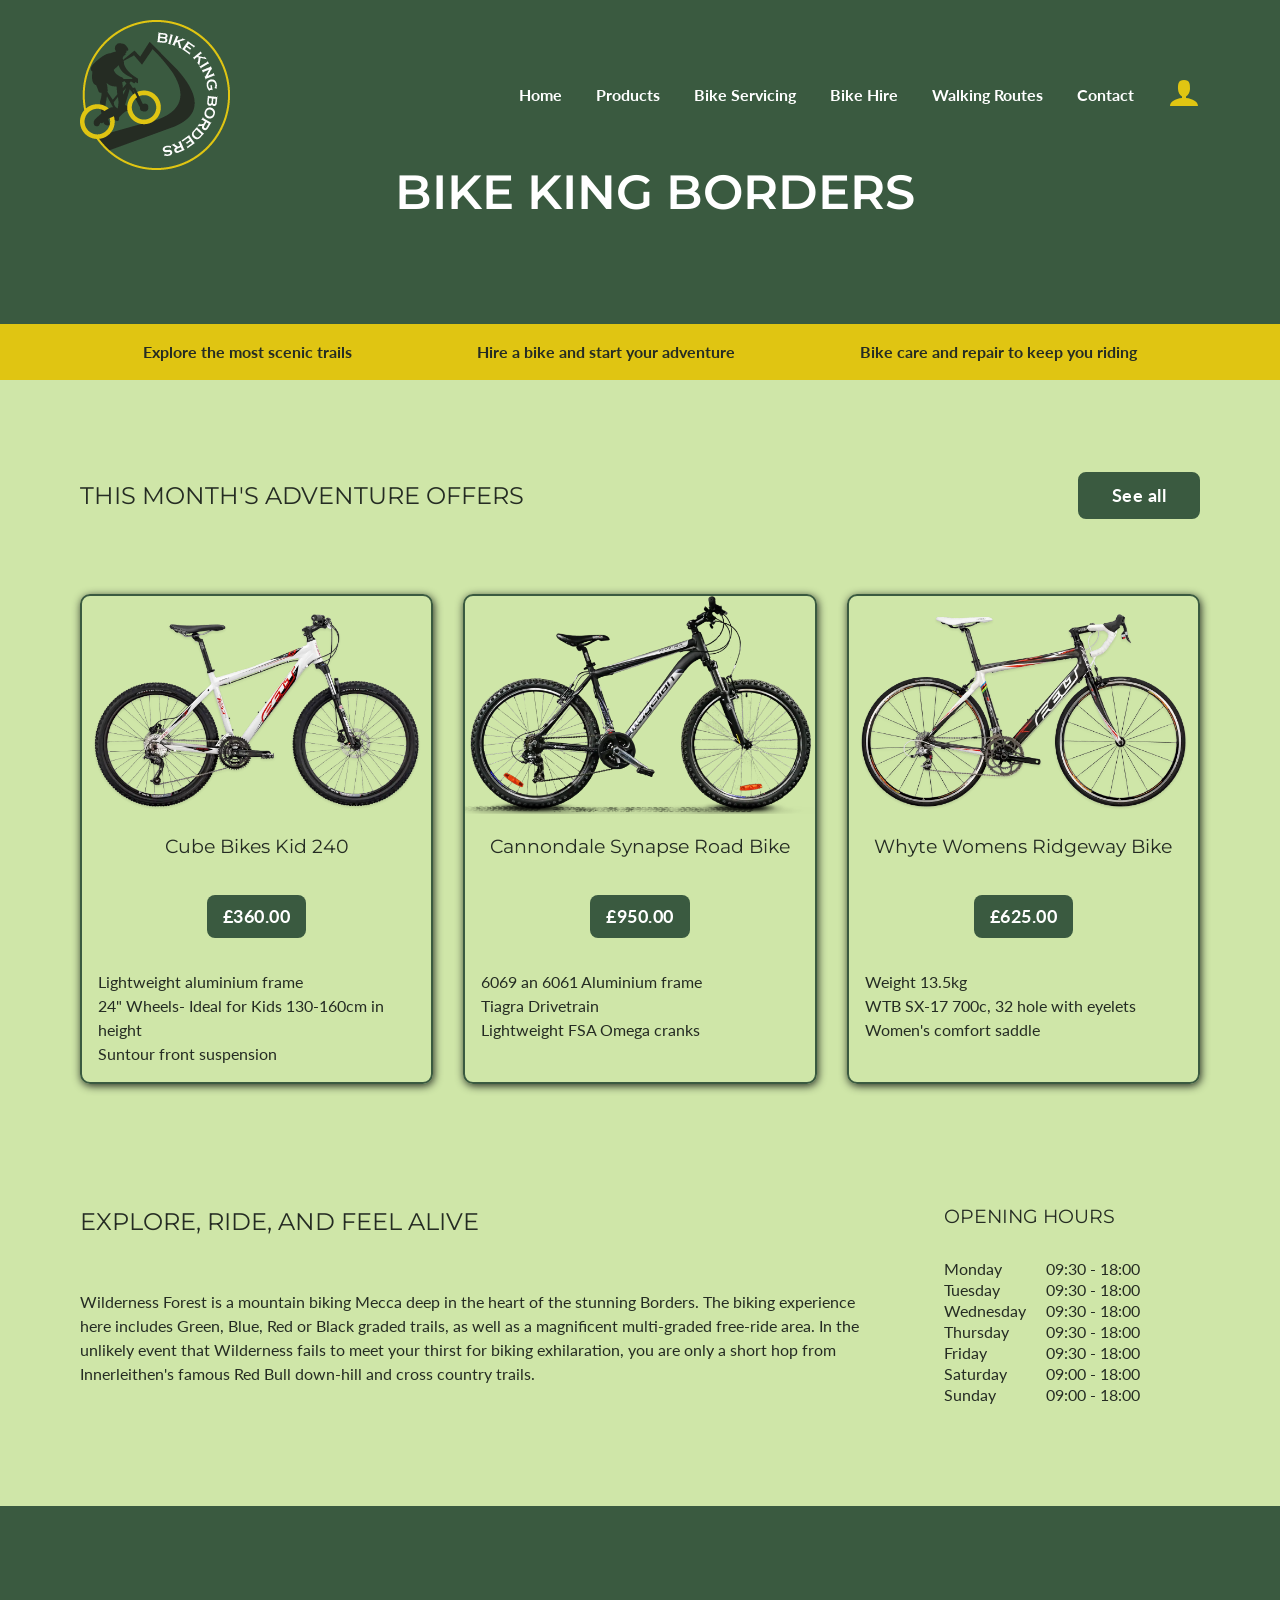
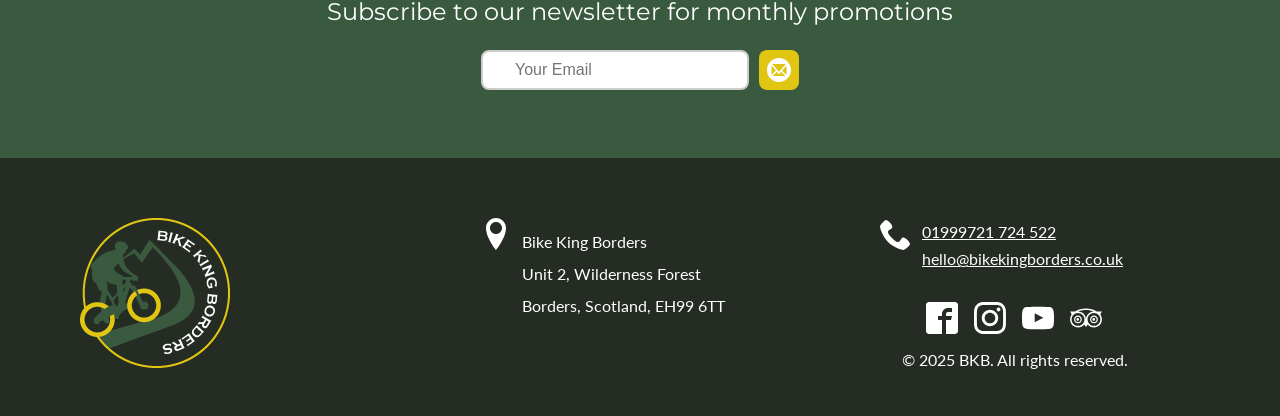
==== index.html @ b2617fbf "opt" ====
<!DOCTYPE html>
<html lang="en">

<head>
    <meta charset="UTF-8">
    <!-- SEO description for search engines -->
    <meta name="description"
        content="Bike King Borders — quality bicycles, accessories, service, 
        and bike hire. Visit us in-store for expert help and great prices">
    <meta name="viewport" content="width=device-width, initial-scale=1.0">
    <meta name="keywords"
        content="Bike King Borders, bike shop Scotland, bike rental Borders, mountain bikes Scotland, cycling shop Tweed Valley">
    <title>Home | Bike King Borders</title>
    <!-- Google Fonts import -->
    <link
        href="https://fonts.googleapis.com/css2?family=Alata&family=Josefin+Sans:ital,wght@0,100..700;1,100..700&family=Lato:ital,wght@0,100;0,300;0,400;0,700;0,900;1,100;1,300;1,400;1,700;1,900&family=Montserrat:ital,wght@0,100..900;1,100..900&family=Nunito+Sans:ital,opsz,wght@0,6..12,200..1000;1,6..12,200..1000&family=Roboto:ital,wght@0,100..900;1,100..900&display=swap"
        rel="stylesheet">
    <link rel="icon" type="image/png" href="./images/favicon.png">
    <!-- Main CSS file -->
    <link rel="stylesheet" href="./styles.css">
</head>

<body>
    <!--  Header -->
    <header>
        <div class="container">
            <div class="header-container">
                <!-- Navigation Menu -->
                <nav class="header-nav">
                    <!-- Logo linking to homepage -->
                    <a href="index.html">
                        <img src="./images/logo1.png" alt="logo" width="150" height="150">
                    </a>
                    <!-- Navigation links -->
                    <ul class="header-menu">
                        <li><a class="nav-menu" href="index.html">Home</a></li>
                        <li><a class="nav-menu" href="products.html">Products</a></li>
                        <li><a class="nav-menu" href="servicing.html">Bike Servicing</a></li>
                        <li><a class="nav-menu" href="hire.html">Bike Hire</a></li>
                        <!-- Dropdown Menu -->
                        <li class="dropdown"><a class="nav-menu" href="routes.html">Walking Routes</a>
                            <ul class="dropdown-menu">
                                <li><a href="routes.html#droncar">Droncar</a></li>
                                <li><a href="routes.html#muirdac">Muirdac</a></li>
                                <li><a href="routes.html#leethorn">Leethorn</a></li>
                                <li><a href="routes.html#airy">Airy</a></li>
                            </ul>
                        </li>
                        <li><a class="nav-menu" href="contact.html">Contact</a></li>
                        <li>
                            <!-- User account button with icon -->
                            <button aria-label="User account" class="nav-icon-btn">
                                <svg class="nav-icon" width="32" height="32">
                                    <use href="./images/icons.svg#icon-user"></use>
                                </svg>
                            </button>
                        </li>
                    </ul>
                </nav>
                <!-- Mobile burger menu button -->
                <button class="header-burger" type="button" aria-label="Open menu">
                    <svg width="24" height="24">
                        <use href="./images/icons.svg#icon-menu"></use>
                    </svg>
                </button>
            </div>
        </div>
    </header>
    <main>
        <!-- Hero banner section and title -->
        <section class="hero-section">
            <div class="container">
                <div class="title-container">
                    <h1 class="hero-title">Bike King Borders</h1>
                </div>
            </div>
        </section>
        <!-- Short list of advantages -->
        <section class="advantages-section">
            <div class="container">
                <h2 class="visually-hidden">Advantages</h2>
                <ul class="advantages-list">
                    <li>Explore the most scenic trails</li>
                    <li>Hire a bike and start your adventure</li>
                    <li>Bike care and repair to keep you riding</li>
                </ul>
            </div>
        </section>
        <!-- Section title + desktop button linking to products page -->
        <section class="section">
            <div class="container">
                <div class="button-container">
                    <h2 class="section-title">This month's adventure offers</h2>
                    <a class="btn-desktop" href="./products.html">See all</a>
                </div>
            </div>
        </section>
        <!-- Featured product cards section -->
        <section class="section">
            <div class="container">
                <h2 class="visually-hidden">Photos</h2>
                <ul class="creations-grid">
                    <!-- Product Card 1 -->
                    <li class="creation-card">
                        <article class="format-card">
                            <!-- Responsive image (mobile vs desktop) -->
                            <picture>
                                <source srcset="./images/mobile/3web.webp" media="(max-width: 768px)">
                                <img class="format-image" src="./images/desctop/3web.webp" alt="Offer1" width="1280"
                                    height="800">
                            </picture>
                            <div class="card-header">
                                <h3 class="name-item">Cube Bikes Kid 240</h3>
                                <p class="price"><span>£360.00</span></p>
                            </div>
                            <ul class="text-item">
                                <li>Lightweight aluminium frame</li>
                                <li>24" Wheels- Ideal for Kids 130-160cm in height</li>
                                <li>Suntour front suspension</li>
                            </ul>
                        </article>
                    </li>
                    <!-- Product Card 2 -->
                    <li class="creation-card">
                        <article class="format-card">
                            <!-- Responsive image (mobile vs desktop) -->
                            <picture>
                                <source srcset="./images/mobile/2web.webp" media="(max-width: 768px)">
                                <img class="format-image" src="./images/desctop/2web.webp" alt="Offer2" width="1280"
                                    height="800">
                            </picture>
                            <div class="card-header">
                                <h3 class="name-item">Cannondale Synapse Road Bike</h3>
                                <p class="price"><span>£950.00</span></p>
                            </div>
                            <ul class="text-item">
                                <li>6069 an 6061 Aluminium frame</li>
                                <li>Tiagra Drivetrain</li>
                                <li>Lightweight FSA Omega cranks</li>
                            </ul>
                        </article>
                    </li>
                    <!-- Product Card 3 -->
                    <li class="creation-card">
                        <article class="format-card">
                            <!-- Responsive image (mobile vs desktop) -->
                            <picture>
                                <source srcset="./images/mobile/1web.webp" media="(max-width: 768px)">
                                <img class="format-image" src="./images/desctop/1web.webp" alt="Offer3" width="1280"
                                    height="800">
                            </picture>
                            <div class="card-header">
                                <h3 class="name-item">Whyte Womens Ridgeway Bike</h3>
                                <p class="price"><span>£625.00</span></p>
                            </div>
                            <ul class="text-item">
                                <li>Weight 13.5kg</li>
                                <li>WTB SX-17 700c, 32 hole with eyelets</li>
                                <li>Women's comfort saddle</li>
                            </ul>
                        </article>
                    </li>
                </ul>
            </div>
            <!-- Mobile button linking to products page -->
            <div class="creations-footer">
                <a class="btn-mobile" href="./products.html">See all</a>
            </div>
        </section>
        <!-- Description + Opening hours section -->
        <section class="section">
            <div class="container">
                <div class="hero-container">
                    <div class="hero-content">
                        <h2 class="section-title">Explore, ride, and feel alive</h2>
                        <p>Wilderness Forest is a mountain biking Mecca deep in the heart of the stunning Borders.
                            The biking experience here includes Green, Blue, Red or Black graded trails, as well as
                            a magnificent multi-graded free-ride area. In the unlikely event that Wilderness fails to
                            meet
                            your thirst for biking exhilaration, you are only a short hop from Innerleithen's famous Red
                            Bull
                            down-hill and cross country trails.</p>
                    </div>
                    <div class="hours-container">
                        <h3 class="hours-title">Opening hours</h3>
                        <div class="hours-flex">
                            <ul class="hours">
                                <li>Monday</li>
                                <li>Tuesday</li>
                                <li>Wednesday</li>
                                <li>Thursday</li>
                                <li>Friday</li>
                                <li>Saturday</li>
                                <li>Sunday</li>
                            </ul>
                            <ul class="time">
                                <li>09:30 - 18:00</li>
                                <li>09:30 - 18:00</li>
                                <li>09:30 - 18:00</li>
                                <li>09:30 - 18:00</li>
                                <li>09:30 - 18:00</li>
                                <li>09:00 - 18:00</li>
                                <li>09:00 - 18:00</li>
                            </ul>
                        </div>
                    </div>
                </div>
            </div>
        </section>
        <!-- Newsletter subscription form -->
        <section>
            <div class="newsletter">
                <div class="newsletter-text">
                    <h2>Subscribe to our newsletter for monthly promotions</h2>
                </div>
                <!-- Basic email subscription form -->
                <form class="newsletter-form" action="#" method="post">
                    <div class="form-email">
                        <input type="email" name="email" id="email" placeholder="Your Email" required>
                    </div>
                    <div class="form-icon">
                        <button type="submit" aria-label="Subscribe">
                            <svg class="send-icon" width="24" height="24">
                                <use href="./images/icons.svg#icon-mail4"></use>
                            </svg>
                        </button>
                    </div>
                </form>
            </div>
        </section>
    </main>
    <!-- Footer with address and social media -->
    <footer class="footer">
        <div class="footer-container">
            <!-- Footer logo -->
            <div class="section-logo">
                <a href="index.html">
                    <img src="./images/logo2.png" alt="logo" width="150" height="150">
                </a>
            </div>
            <address class="footer-address">
                <ul class="address-icon">
                    <li>
                        <!-- Disabled link for map -->
                        <a href="#" aria-label="Google map" onclick="event.preventDefault()">
                            <svg class="address-icon" width="32" height="32">
                                <use href="./images/icons.svg#icon-location"></use>
                            </svg>
                        </a>
                    </li>
                </ul>
                <ul class="address">
                    <li>
                        <p>Bike King Borders</p>
                        <p>Unit 2, Wilderness Forest</p>
                        <p>Borders, Scotland, EH99 6TT</p>
                    </li>
                </ul>
            </address>
            <!-- Contact info and social links -->
            <address class="footer-info">
                <div class="footer-contacts">
                    <ul class="contacts-icon">
                        <li>
                            <svg class="address-icon" width="32" height="32">
                                <use href="./images/icons.svg#icon-phone"></use>
                            </svg>
                        </li>
                    </ul>
                    <ul class="contacts">
                        <li><a href="tel:01999721724522">01999721 724 522</a></li>
                        <li><a href="mailto:hello@bikekingborders.co.uk">hello@bikekingborders.co.uk</a></li>
                    </ul>
                </div>
                <!-- Social media icons -->
                <div class="footer-icon">
                    <a href="#" aria-label="Facebook" onclick="event.preventDefault()">
                        <svg class="address-icon" width="32" height="32">
                            <use href="./images/icons.svg#icon-facebook2"></use>
                        </svg>
                    </a>
                    <a href="#" aria-label="Instagram" onclick="event.preventDefault()">
                        <svg class="address-icon" width="32" height="32">
                            <use href="./images/icons.svg#icon-instagram"></use>
                        </svg>
                    </a>
                    <a href="#" aria-label="YouTube" onclick="event.preventDefault()">
                        <svg class="address-icon" width="32" height="32">
                            <use href="./images/icons.svg#icon-youtube"></use>
                        </svg>
                    </a>
                    <a href="#" aria-label="Tripadvisor" onclick="event.preventDefault()">
                        <svg class="address-icon" width="32" height="32">
                            <use href="./images/icons.svg#icon-tripadvisor"></use>
                        </svg>
                    </a>
                </div>
                <!-- Copyright text -->
                <div class="footer-text">
                    <p>&copy; 2025 BKB. All rights reserved.</p>
                </div>
            </address>
        </div>
    </footer>
</body>

</html>
---- styles.css ----
/* Base */

* {
    box-sizing: border-box;
}

:root {
    --color-brand: #3A5A40;
    --color-effect: #e0c512;
    --color-footer: #252c23;
    --color-body: #cfe6a8;
}

body {
    background-color: var(--color-body);
    font-family: "Lato", sans-serif;
    font-weight: 400;
    line-height: 1.5;
    color: var(--color-footer);
    margin: 0;
}

.nav-menu {
    text-decoration: none;
}

h1 {
    font-family: "Montserrat", sans-serif;
    font-weight: 600;
    font-size: 48px;
    text-transform: uppercase;
    color: white;
}

h2,
h3 {
    font-family: "Montserrat", sans-serif;
    font-weight: 400;
    text-transform: uppercase;
    color: var(--color-footer);
}

a {
    display: inline-block;
    margin-top: 0;
    color: white;
}

ul {
    list-style: none;
    padding: 0;
    margin: 0;
}

.container {
    width: 100%;
    max-width: 1488px;
    margin: 0 auto;
    padding: 0 80px;
}

.section {
    padding: 30px 0;
}

img {
    display: block;
    max-width: 100%;
    height: auto;
}

/*  Header  */

.header-container {
    display: flex;
    position: absolute;
    width: 100%;
    padding: 20px 80px;
    top: 0;
    left: 0;
    align-items: center;
}

.header-nav {
    display: flex;
    flex-grow: 1;
    gap: 20px;
    align-items: center;
    justify-content: space-between;

}

.header-menu {
    display: flex;
    gap: 34px;
    align-items: center;
}

.nav-menu {
    font-weight: 700;
    transition: color 0.3s
}

.nav-menu:hover {
    color: var(--color-effect);
}

.nav-icon {
    fill: var(--color-effect);
    transition: transform 0.3s ease, filter 0.3s ease;
}

.nav-icon:hover {
    transform: scale(1.1);
}

.nav-icon-btn {
    background: none;
    border: none;
    padding: 0;
    margin: 0;
    cursor: pointer;
}

.nav-icon-btn:focus-visible {
    outline: 2px solid var(--color-effect);
    outline-offset: 4px;
}

.header-burger {
    display: none;
    width: 24px;
    height: 24px;
    padding: 0;
    background-color: transparent;
    border: 0;
    fill: white;
}

/* dropdown-menu */

.dropdown {
    position: relative;
}

.dropdown-menu {
    display: none;
    position: absolute;
    top: 100%;
    left: 0;
    background: var(--color-brand);
    padding: 10px 0;
    border-radius: 8px;
    min-width: 160px;
}

.dropdown-menu li {
    padding: 8px 0px;
}

.dropdown-menu a {
    color: white;
    text-decoration: none;
    font-weight: 600;
}

.dropdown-menu a:hover {
    color: var(--color-effect);
}

.dropdown:hover .dropdown-menu {
    display: block;
}

/*  Hero  */

.hero-section {
    padding: 56px 0;
    background-color: var(--color-brand);
}

.title-container {
    display: flex;
    flex-direction: column;
    width: 100%;
    padding: 20px 10px 0 40px;
    margin-top: 80px;
}

.hero-title {
    text-align: center;
    margin-top: 0;

}

/* Advantages   */

.advantages-section {
    padding: 16px 0;
    background-color: var(--color-effect);

}

.advantages-list {
    display: flex;
    justify-content: space-around;
    font-weight: 700;
    color: var(--color-footer);


}

/* Button */

.btn-desktop {
    text-decoration: none;
    padding: 8px 32px;
    font-size: 18px;
    font-weight: 700;
    letter-spacing: 0.5px;
    color: white;
    border: 2px solid var(--color-brand);
    border-radius: 8px;
    text-align: center;
    background: var(--color-brand);
    cursor: pointer;
    transition: color 0.3s
}

.button-container {
    display: flex;
    align-items: center;
    justify-content: space-between;
    padding-top: 48px;
}

.btn-desktop:hover {
    color: var(--color-effect);
}

.btn-mobile {
    display: none;
    text-decoration: none;
    cursor: pointer;
    transition: color 0.3s
}

.btn-mobile:hover {
    color: var(--color-effect);
}

/* Card  */

.creations-grid {
    display: flex;
    justify-content: space-between;
    gap: 20px;
    flex-wrap: wrap;
    padding-bottom: 40px;
    align-items: stretch;
}

.format-image {
    display: block;
    width: 100%;
    height: auto;
    object-fit: contain;
}

.format-card {
    display: flex;
    flex-direction: column;
    height: 100%;
    text-align: center;
    background-color: transparent;
    transition: transform 0.3s;
}

.card-header {
    display: flex;
    flex-direction: column;
    align-items: center;
    min-height: 60px;
    padding: 0 16px;
}

.format-card:hover {
    transform: scale(1.05);
}

.text-item {
    padding: 16px;
    text-align: left;
}

.name-item {
    text-transform: none;
}

.price span {
    display: inline-block;
    padding: 8px 16px;
    border-radius: 8px;
    font-weight: 700;
    font-size: 18px;
    letter-spacing: 0.5px;
    color: white;
    background-color: var(--color-brand);
}

.creation-card {
    display: flex;
    flex-direction: column;
    flex-basis: calc((100% - 60px) / 3);
    border: 2px solid var(--color-brand);
    border-radius: 10px;
    box-shadow: 1px 2px 8px 0 #252c23;
    overflow: hidden;
    transition: transform 0.3s ease;
    cursor: pointer;
}

.visually-hidden {
    position: absolute;
    left: -10000px;
    top: auto;
    width: 1px;
    height: 1px;
    overflow: hidden;
}

/* About   */

.hero-container {
    display: flex;
    justify-content: space-between;
    align-items: self-start;
    gap: 80px;
    padding-bottom: 28px;
}

.hero-content {
    flex: 0 0 70%;
    text-align: left;
}

.hero-content h2 {
    padding-bottom: 30px;
}

.hours-container {
    flex: 0 0 30%;
    margin-bottom: 40px;
    text-align: left;
}

.hours-title {
    margin-bottom: 30px;
}

.hours-flex {
    display: flex;
    gap: 20px;
}

.hours li,
.time li {
    margin-bottom: 5px;
}

.hours-container li {
    line-height: 1;
}

/*   Newsletter   */

.newsletter {
    flex-direction: column;
    padding: 68px;
    background-color: var(--color-brand);
}

.newsletter-text {
    display: flex;
    justify-content: center;
}

.newsletter-text h2 {
    text-transform: none;
    color: white;
}

.newsletter-form {
    display: flex;
    justify-content: center;
    align-items: center;
    gap: 10px;
    flex-wrap: wrap;
}

.newsletter-form input[type="email"] {
    padding: 10px 32px;
    border: 2px solid #ccc;
    border-radius: 8px;
    font-size: 16px;
    height: 40px;
    transition: border-color 0.3s;
    box-sizing: border-box;
}

.newsletter-form input[type="email"]:focus {
    border-color: var(--color-effect);
    outline: none;
}

.newsletter-form button {
    display: inline-flex;
    width: 40px;
    height: 40px;
    align-items: center;
    justify-content: center;
    background-color: var(--color-effect);
    border: none;
    border-radius: 8px;
    cursor: pointer;
    transition: background-color 0.3s, transform 0.2s;
}

.newsletter-form button:hover {
    background-color: var(--color-effect);
    transform: scale(1.05);
}

.newsletter-form .send-icon {
    fill: white;
    transition: fill 0.3s;
}

.newsletter-form button:hover .send-icon {
    fill: white;
}

/*  Footer  */

.footer {
    margin-top: 0px;
    padding: 32px 0;
    background-color: var(--color-footer);
}

.footer-container {
    display: flex;
    width: 100%;
    gap: 80px;
    padding-top: 28px;
    padding-left: 80px;
    padding-right: 80px;
}

.section-logo {
    flex: 1;
    text-align: start;
}

.footer-address {
    display: flex;
    flex: 1;
    align-items: flex-start;
    gap: 10px;
    font-style: normal;
    line-height: 1;
    color: white;
}

.address-icon {
    fill: white;
    transition: transform 0.3s ease, filter 0.3s ease;
}

.address-icon:hover {
    transform: scale(1.1);
}

.footer-info {
    flex: 1;
    font-style: normal;
    line-height: 1;
    color: white;
}

.footer-contacts {
    display: flex;
    align-items: flex-start;
    gap: 10px;
}

.contacts {
    flex: 1;
    line-height: 1.7;
}

.footer-icon {
    display: flex;
    padding-top: 30px;
    gap: 16px;
    padding-left: 46px;
}

.footer-text {
    padding-left: 22px;
    text-align: left;
}

/*  Contact form  */

.call-section {
    padding: 8px 0px;
    background-color: var(--color-effect);
}

.call-wrapper {
    display: flex;
    justify-content: center;
    align-items: center;
    gap: 100px;
}

.call-contacts {
    display: flex;
    align-items: center;
    gap: 12px;
}

.call-contacts a {
    font-weight: 700;
    color: var(--color-footer);
}

.call-title li {
    padding: 0;
    margin: 0;
    font-weight: 700;
    color: var(--color-footer);
}

.form-container {
    padding: 0 350px;
}

.form-title {
    margin: 40px 0px;
    padding: 0px 80px;
}

.call-icon {
    list-style: none;
    padding: 0;
    margin: 0;
    fill: var(--color-footer);
    transition: transform 0.3s ease, filter 0.3s ease;
}

.call-icon:hover {
    transform: scale(1.1);
}

.form-field {
    margin-bottom: 32px;
}

.form-label {
    display: block;
    font-size: 16px;
    top: 16px;
    left: 42px;
}

.form-input {
    padding: 16px 42px;
    width: 100%;
    line-height: 1.1;
    border: 1px solid var(--color-brand);
    border-radius: 8px;
    background-color: transparent;
}

.form-input:focus {
    border-color: black;
    outline: none;
}

.message-input {
    width: 100%;
    height: 150px;
    padding: 16px 42px;
    line-height: 1.1;
    border: 1px solid var(--color-brand);
    border-radius: 8px;
    background-color: transparent;
    resize: none;
}

.form-button {
    display: block;
    margin: 0 auto;
}


/*  Servising  */

.tick-list {
    list-style: none;
    padding: 0;
    margin: 0;
}

.tick-list li {
    display: flex;
    align-items: center;
    gap: 8px;
    margin-bottom: 10px;
}

.tick-icon {
    fill: var(--color-brand);
    flex-shrink: 0;
}

.service-image {
    flex: 0 0 35%;
    padding-top: 80px;
}

.service-info {
    flex: 1;
}

.service-image img {
    display: block;
    width: 100%;
    height: auto;
}

.service-grid {
    display: grid;
    grid-template-columns: repeat(3, 1fr);
    gap: 24px;
    margin-top: 30px;
}

.service-card {
    background-color: transparent;
    padding: 16px;
    border-radius: 10px;
    text-decoration: none;
    color: var(--color-footer);
    box-shadow: 1px 2px 8px #252c23;
    transition: transform .3s;
}

.service-card:hover {
    transform: scale(1.05);
}

.service-card img {
    width: 100%;
    border-radius: 8px;
    margin-bottom: 10px;
}

/*  Hire  */

.hire-container {
    display: flex;
    gap: 40px;
    align-items: flex-start;
    padding-bottom: 40px;
}

.hire-info {
    flex: 1;
    margin: 0;
}

.hire-image {
    flex: 0 0 35%;
}

.hire-image img {
    display: block;
    width: 100%;
    height: auto;
}

.hire-bike {
    text-align: center;
}

.hire-image {
    box-shadow: 1px 2px 10px 0 #252c23;
    margin-top: 20px;
}

/* routes */

.routes-grid {
    display: grid;
    grid-template-columns: repeat(4, 1fr);
    gap: 24px;
    margin-top: 30px;
}

.routes-card {
    background-color: transparent;
    padding: 16px;
    border-radius: 10px;
    text-decoration: none;
    color: var(--color-footer);
    box-shadow: 1px 2px 8px #252c23;
    transition: transform .3s;
}

.routes-card:hover {
    transform: scale(1.05);
}

.routes-card img {
    width: 100%;
    border-radius: 8px;
    margin-bottom: 10px;
}

.section-routes {
    padding: 15px 0;
}

/*  Media screen  */

@media screen and (max-width: 768px) {

    /*  Header */

    .header-menu {
        display: none;
    }

    .header-burger {
        display: block;
        cursor: pointer;
    }

    .title-container {
        padding-top: 60px;
    }

    /*  Advantages  */

    .advantages-section {
        display: block;
        background-color: var(--color-footer);
    }

    .advantages-list {
        flex-direction: column;
        gap: 16px;
        border-radius: 24px;
        color: white;
        background-color: transparent;
    }

    /*  Hero  */

    .hero-section {
        padding: 26px 0;
    }

    .hero-content {
        padding-top: 40px;
    }

    /* Button */

    .btn-desktop {
        display: none;
    }

    .creations-footer {
        display: flex;
        justify-content: center;
        margin-top: 16px;
    }

    .btn-mobile {
        display: block;
        font-weight: 600;
        padding: 8px 32px;
        color: white;
        font-size: 18px;
        letter-spacing: 0.5px;
        border: 2px solid var(--color-brand);
        border-radius: 8px;
        text-align: center;
        background: var(--color-brand);
        cursor: pointer;
    }

    .btn-mobile:hover {
        color: var(--color-effect);
    }

    .button-container {
        padding: 16px 0;
    }

    .section {
        padding: 8px 0;
    }

    .section-title {
        font-size: 20px;
    }

    /* Card */

    .creations-grid {
        flex-direction: column;
        align-items: center;
    }

    .creation-card {
        flex-basis: 100%;
        max-width: 360px;
    }

    .text-item {
        display: none;
    }

    .format-card {
        text-align: center;
        padding: 16px;
    }

    .price span {
        font-size: 16px;
        padding: 6px 12px;
    }

    .name-item {
        font-size: 18px;
        margin-top: 8px;
    }

    /* About   */

    .hero-container {
        padding: 0;
        flex-direction: column;
        align-items: center;
        gap: 0;
    }

    .hours-container {
        margin: 0;
        padding-top: 20px;
        padding-bottom: 20px;
    }

    .newsletter {
        padding: 38px 80px;
    }

    /* Footer   */

    .footer-container {
        flex-direction: column;
        align-items: center;
        gap: 26px;
        padding: 0 80px;
    }

    /*  Contact form  */

    .call-section {
        background-color: var(--color-footer);
        color: white;
    }

    .call-wrapper {
        flex-direction: column;
        align-items: flex-start;
        gap: 12px;
        background-color: transparent;
    }

    .call-contacts {
        flex-direction: row;
        gap: 8px;
    }

    .call-title li {
        font-size: 16px;
        color: white;
    }

    .call-contacts a {
        font-size: 16px;
        color: white;
    }

    .call-icon {
        fill: white;
    }

    .form-container {
        width: 100%;
        max-width: 100%;
        padding: 0 80px;
    }

    form[name="contact-form"] {
        width: 100%;
        display: flex;
        flex-direction: column;
        align-items: center;
    }

    .form-field {
        width: 100%;
        margin-bottom: 24px;
    }

    .form-input,
    .message-input {
        width: 100%;
    }

    .form-button {
        margin: 0 auto;
        display: block;
    }

    /* Servicing   */

    .service-image {
        padding: 0;
    }

    .service-info {
        padding-top: 30px;
        padding-bottom: 20px;
    }

    .service-grid {
        grid-template-columns: 1fr;
    }

    /* Hire  */

    .hire-container {
        flex-direction: column;
        text-align: center;
    }

    .hire-image,
    .hire-info {
        width: 100%;
    }

    .hire-bike {
        padding: 40px;
    }

    /* routes */

    .routes-grid {
        grid-template-columns: 1fr;
    }


}
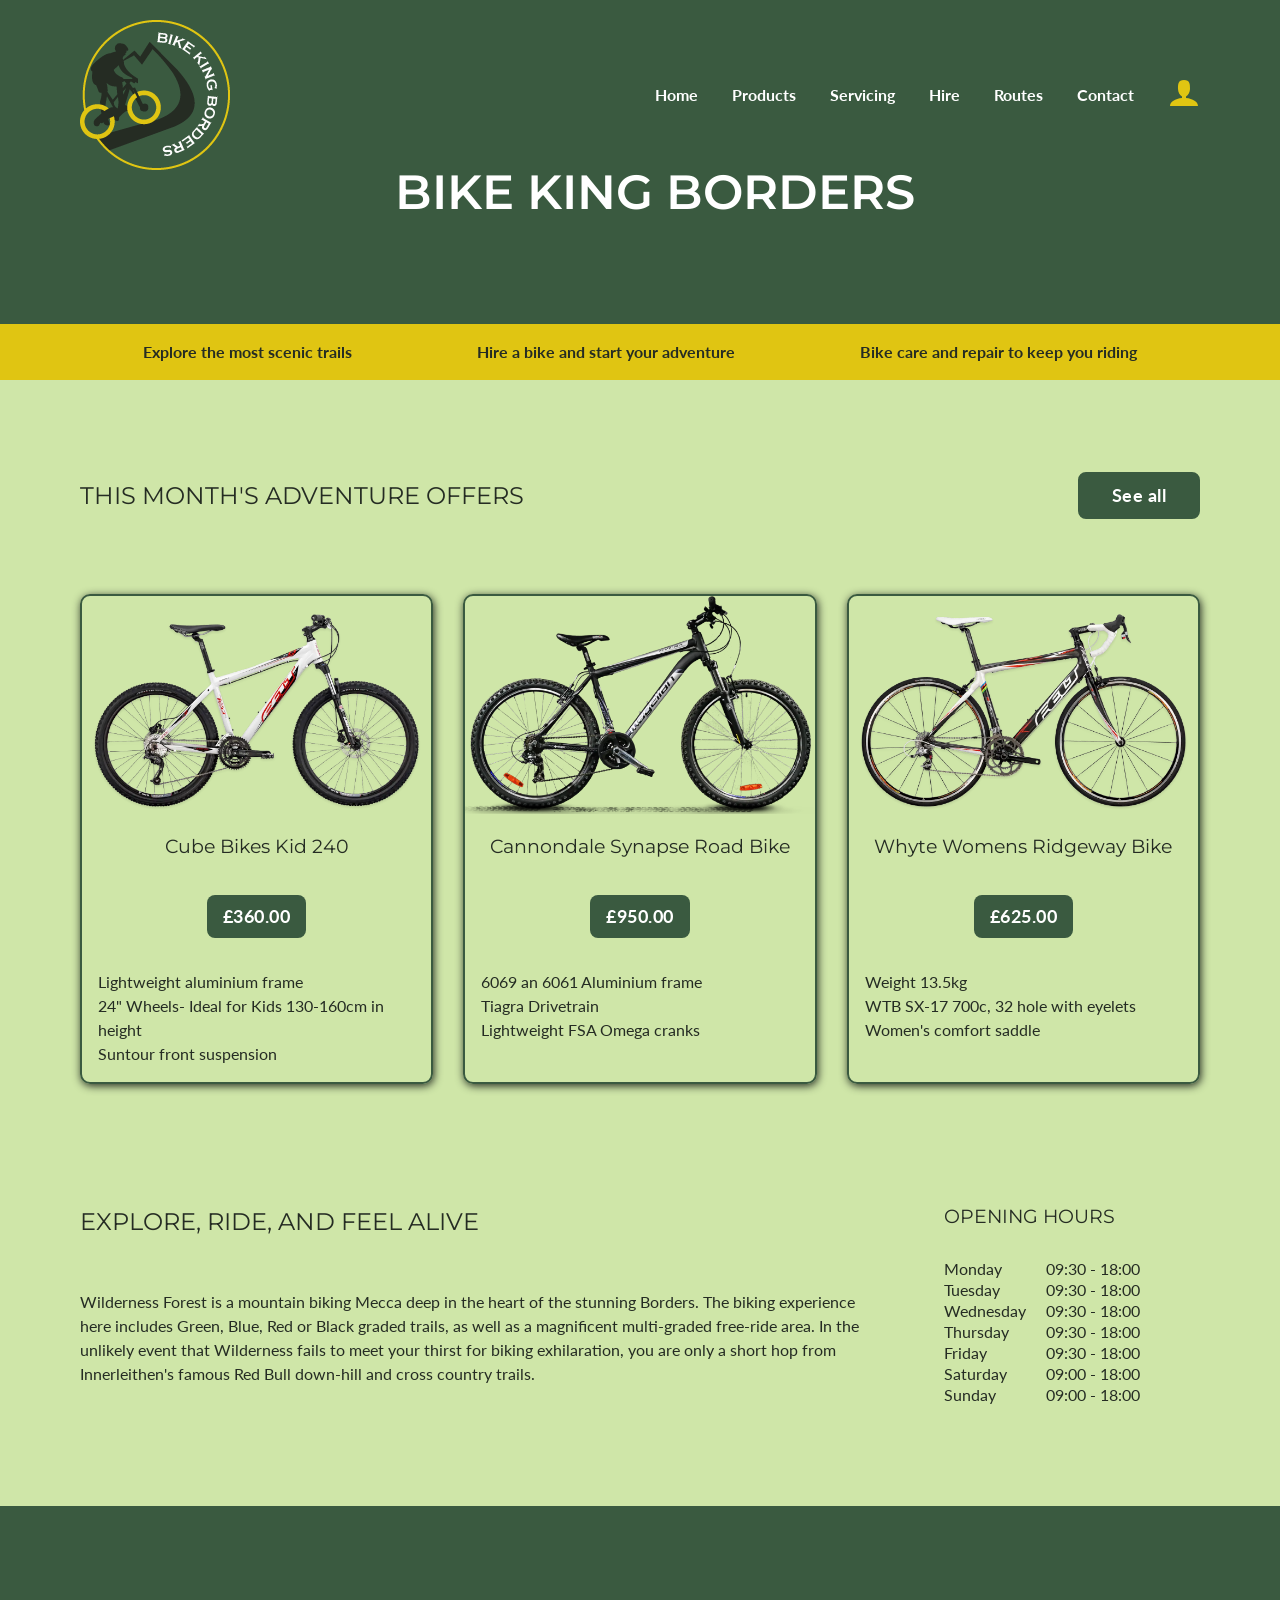
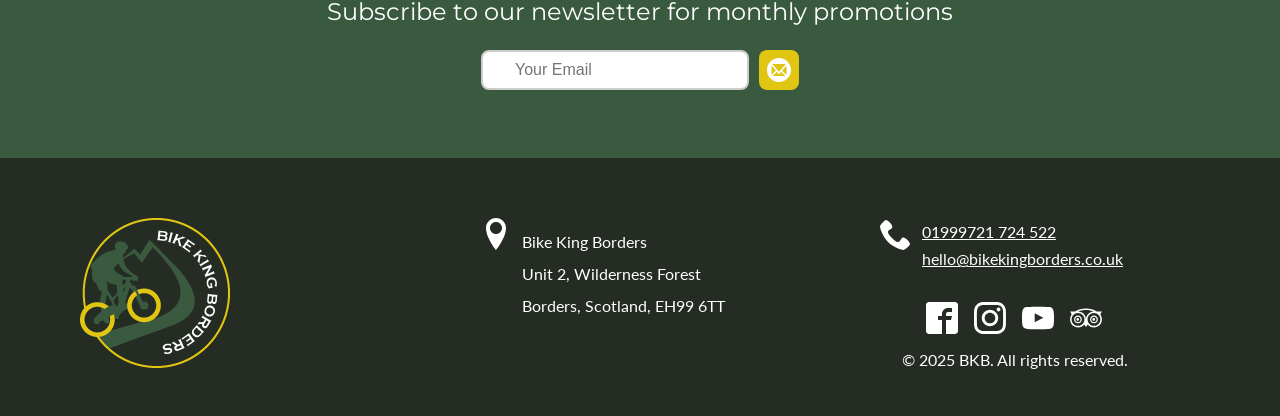
==== commit 74ebe147: "Update index.html" ====
--- a/index.html
+++ b/index.html
@@ -35,10 +35,10 @@
                     <ul class="header-menu">
                         <li><a class="nav-menu" href="index.html">Home</a></li>
                         <li><a class="nav-menu" href="products.html">Products</a></li>
-                        <li><a class="nav-menu" href="servicing.html">Bike Servicing</a></li>
-                        <li><a class="nav-menu" href="hire.html">Bike Hire</a></li>
+                        <li><a class="nav-menu" href="servicing.html">Servicing</a></li>
+                        <li><a class="nav-menu" href="hire.html">Hire</a></li>
                         <!-- Dropdown Menu -->
-                        <li class="dropdown"><a class="nav-menu" href="routes.html">Walking Routes</a>
+                        <li class="dropdown"><a class="nav-menu" href="routes.html">Routes</a>
                             <ul class="dropdown-menu">
                                 <li><a href="routes.html#droncar">Droncar</a></li>
                                 <li><a href="routes.html#muirdac">Muirdac</a></li>
@@ -304,4 +304,4 @@
     </footer>
 </body>
 
-</html>+</html>
